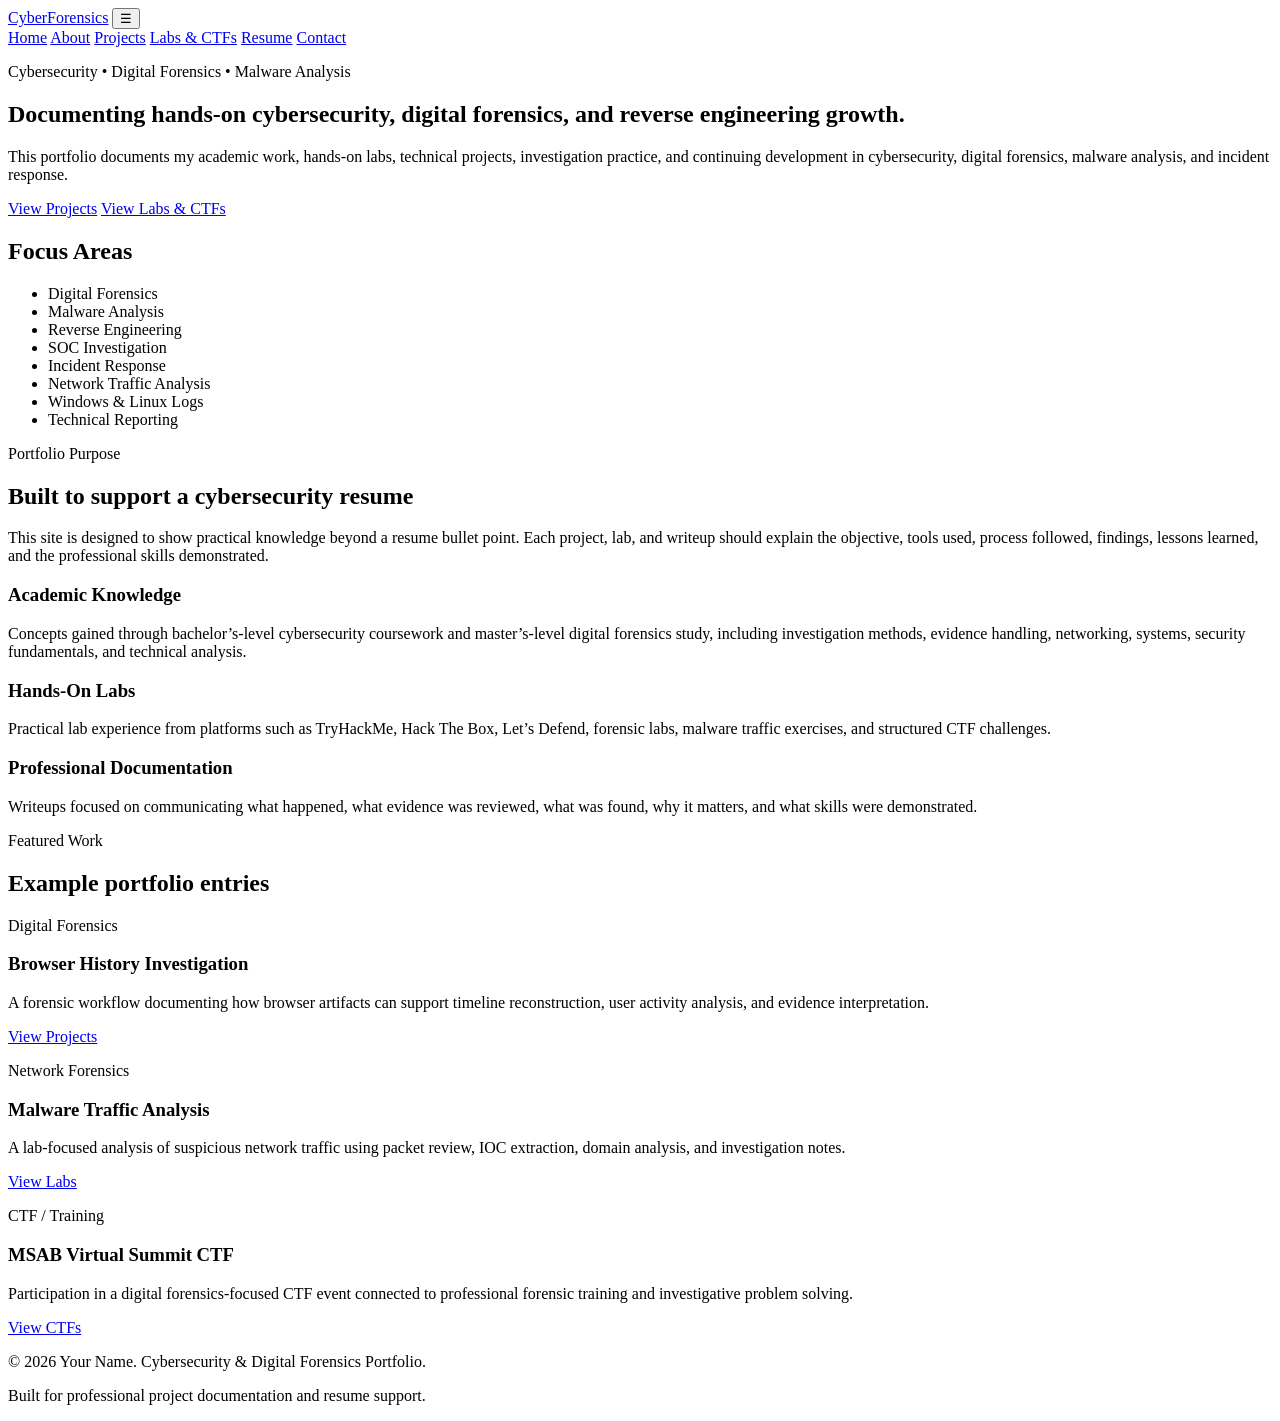
==== index.html @ 043920e9 "Create index.html" ====
<!DOCTYPE html>
<html lang="en">
<head>
    <meta charset="UTF-8">
    <meta name="viewport" content="width=device-width, initial-scale=1.0">
    <title>Cybersecurity & Digital Forensics Portfolio</title>
    <link rel="stylesheet" href="assets/css/styles.css">
</head>
<body>

<header class="site-header">
    <div class="container header-content">
        <a href="index.html" class="site-logo">Cyber<span>Forensics</span></a>

        <button class="mobile-menu-button" id="mobileMenuButton" aria-label="Toggle navigation">
            ☰
        </button>

        <nav class="site-nav" id="siteNav">
            <a href="index.html" class="active">Home</a>
            <a href="about.html">About</a>
            <a href="projects.html">Projects</a>
            <a href="labs.html">Labs & CTFs</a>
            <a href="resume.html">Resume</a>
            <a href="contact.html">Contact</a>
        </nav>
    </div>
</header>

<main>

    <section class="hero-section">
        <div class="container hero-grid">
            <div class="hero-content">
                <p class="eyebrow">Cybersecurity • Digital Forensics • Malware Analysis</p>

                <h1>Documenting hands-on cybersecurity, digital forensics, and reverse engineering growth.</h1>

                <p class="hero-text">
                    This portfolio documents my academic work, hands-on labs, technical projects, investigation practice,
                    and continuing development in cybersecurity, digital forensics, malware analysis, and incident response.
                </p>

                <div class="hero-actions">
                    <a href="projects.html" class="button primary-button">View Projects</a>
                    <a href="labs.html" class="button secondary-button">View Labs & CTFs</a>
                </div>
            </div>

            <aside class="hero-card">
                <h2>Focus Areas</h2>

                <ul class="focus-list">
                    <li>Digital Forensics</li>
                    <li>Malware Analysis</li>
                    <li>Reverse Engineering</li>
                    <li>SOC Investigation</li>
                    <li>Incident Response</li>
                    <li>Network Traffic Analysis</li>
                    <li>Windows & Linux Logs</li>
                    <li>Technical Reporting</li>
                </ul>
            </aside>
        </div>
    </section>

    <section class="section">
        <div class="container">
            <div class="section-heading">
                <p class="eyebrow">Portfolio Purpose</p>
                <h2>Built to support a cybersecurity resume</h2>
                <p>
                    This site is designed to show practical knowledge beyond a resume bullet point.
                    Each project, lab, and writeup should explain the objective, tools used, process followed,
                    findings, lessons learned, and the professional skills demonstrated.
                </p>
            </div>

            <div class="card-grid three-column-grid">
                <article class="info-card">
                    <h3>Academic Knowledge</h3>
                    <p>
                        Concepts gained through bachelor’s-level cybersecurity coursework and master’s-level digital
                        forensics study, including investigation methods, evidence handling, networking, systems,
                        security fundamentals, and technical analysis.
                    </p>
                </article>

                <article class="info-card">
                    <h3>Hands-On Labs</h3>
                    <p>
                        Practical lab experience from platforms such as TryHackMe, Hack The Box, Let’s Defend,
                        forensic labs, malware traffic exercises, and structured CTF challenges.
                    </p>
                </article>

                <article class="info-card">
                    <h3>Professional Documentation</h3>
                    <p>
                        Writeups focused on communicating what happened, what evidence was reviewed, what was found,
                        why it matters, and what skills were demonstrated.
                    </p>
                </article>
            </div>
        </div>
    </section>

    <section class="section muted-section">
        <div class="container">
            <div class="section-heading">
                <p class="eyebrow">Featured Work</p>
                <h2>Example portfolio entries</h2>
            </div>

            <div class="feature-list">
                <article class="feature-card">
                    <div>
                        <p class="tag">Digital Forensics</p>
                        <h3>Browser History Investigation</h3>
                        <p>
                            A forensic workflow documenting how browser artifacts can support timeline reconstruction,
                            user activity analysis, and evidence interpretation.
                        </p>
                    </div>

                    <a href="projects.html" class="text-link">View Projects</a>
                </article>

                <article class="feature-card">
                    <div>
                        <p class="tag">Network Forensics</p>
                        <h3>Malware Traffic Analysis</h3>
                        <p>
                            A lab-focused analysis of suspicious network traffic using packet review, IOC extraction,
                            domain analysis, and investigation notes.
                        </p>
                    </div>

                    <a href="labs.html" class="text-link">View Labs</a>
                </article>

                <article class="feature-card">
                    <div>
                        <p class="tag">CTF / Training</p>
                        <h3>MSAB Virtual Summit CTF</h3>
                        <p>
                            Participation in a digital forensics-focused CTF event connected to professional forensic
                            training and investigative problem solving.
                        </p>
                    </div>

                    <a href="labs.html" class="text-link">View CTFs</a>
                </article>
            </div>
        </div>
    </section>

</main>

<footer class="site-footer">
    <div class="container footer-content">
        <p>&copy; 2026 Your Name. Cybersecurity & Digital Forensics Portfolio.</p>
        <p>Built for professional project documentation and resume support.</p>
    </div>
</footer>

<script src="assets/js/main.js"></script>
</body>
</html>
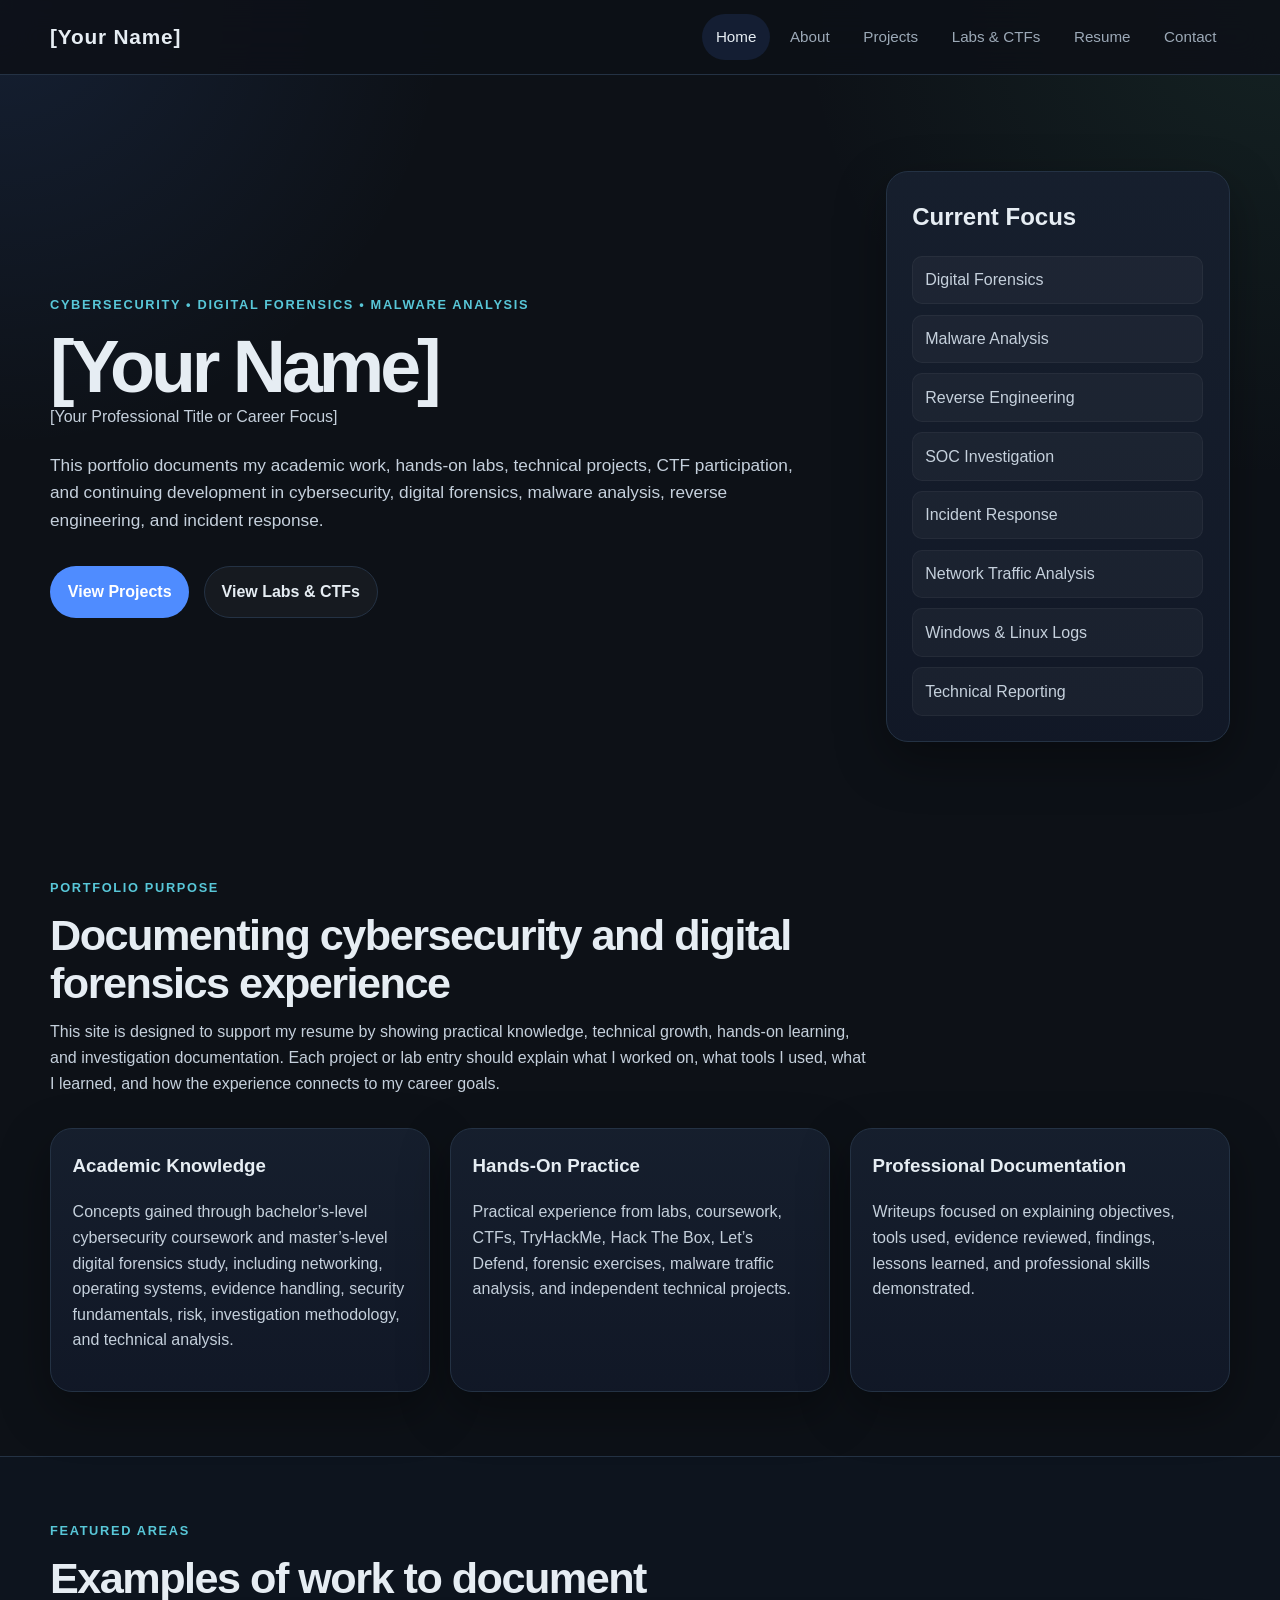
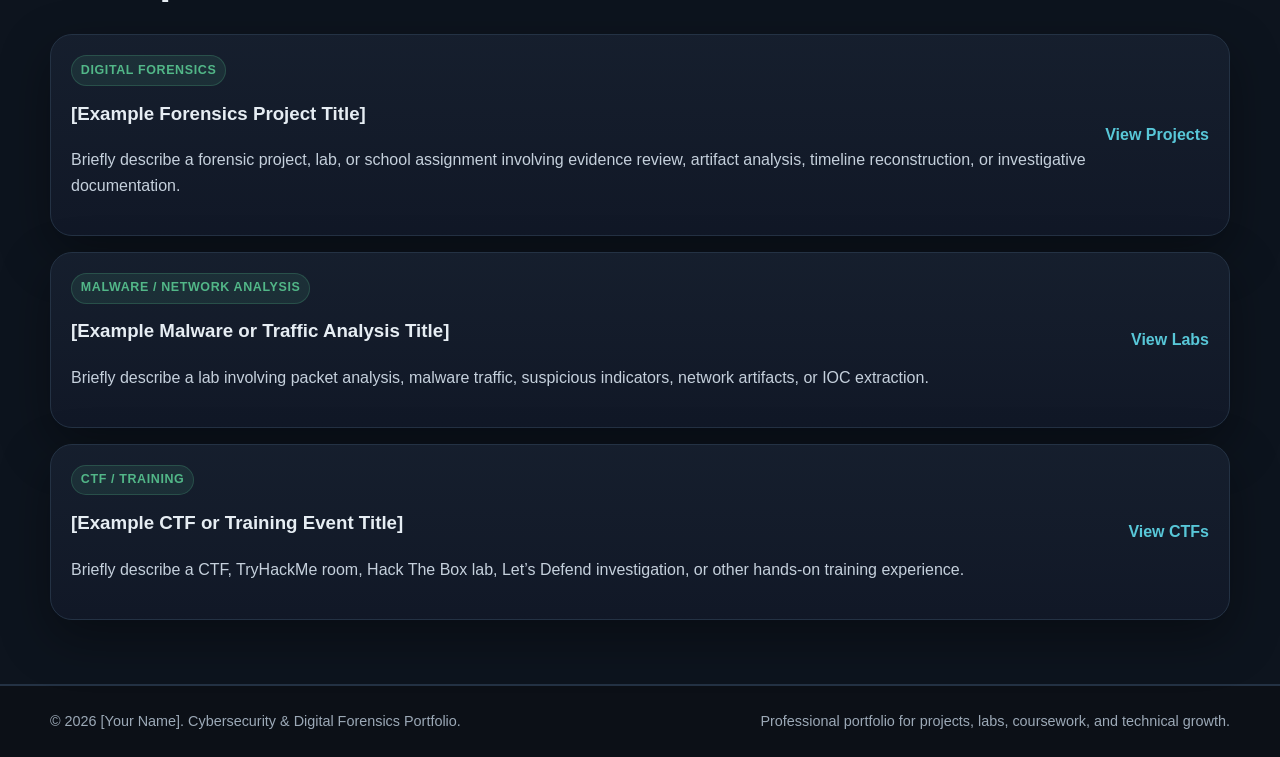
==== commit 26553e48: "Update index.html" ====
--- a/index.html
+++ b/index.html
@@ -3,14 +3,14 @@
 <head>
     <meta charset="UTF-8">
     <meta name="viewport" content="width=device-width, initial-scale=1.0">
-    <title>Cybersecurity & Digital Forensics Portfolio</title>
+    <title>[Your Name] | Cybersecurity Portfolio</title>
     <link rel="stylesheet" href="assets/css/styles.css">
 </head>
 <body>
 
 <header class="site-header">
     <div class="container header-content">
-        <a href="index.html" class="site-logo">Cyber<span>Forensics</span></a>
+        <a href="index.html" class="site-logo">[Your Name]</a>
 
         <button class="mobile-menu-button" id="mobileMenuButton" aria-label="Toggle navigation">
             ☰
@@ -34,11 +34,16 @@
             <div class="hero-content">
                 <p class="eyebrow">Cybersecurity • Digital Forensics • Malware Analysis</p>
 
-                <h1>Documenting hands-on cybersecurity, digital forensics, and reverse engineering growth.</h1>
+                <h1>[Your Name]</h1>
+
+                <p class="hero-title">
+                    [Your Professional Title or Career Focus]
+                </p>
 
                 <p class="hero-text">
-                    This portfolio documents my academic work, hands-on labs, technical projects, investigation practice,
-                    and continuing development in cybersecurity, digital forensics, malware analysis, and incident response.
+                    This portfolio documents my academic work, hands-on labs, technical projects, CTF participation,
+                    and continuing development in cybersecurity, digital forensics, malware analysis, reverse engineering,
+                    and incident response.
                 </p>
 
                 <div class="hero-actions">
@@ -48,7 +53,7 @@
             </div>
 
             <aside class="hero-card">
-                <h2>Focus Areas</h2>
+                <h2>Current Focus</h2>
 
                 <ul class="focus-list">
                     <li>Digital Forensics</li>
@@ -68,11 +73,11 @@
         <div class="container">
             <div class="section-heading">
                 <p class="eyebrow">Portfolio Purpose</p>
-                <h2>Built to support a cybersecurity resume</h2>
+                <h2>Documenting cybersecurity and digital forensics experience</h2>
                 <p>
-                    This site is designed to show practical knowledge beyond a resume bullet point.
-                    Each project, lab, and writeup should explain the objective, tools used, process followed,
-                    findings, lessons learned, and the professional skills demonstrated.
+                    This site is designed to support my resume by showing practical knowledge, technical growth,
+                    hands-on learning, and investigation documentation. Each project or lab entry should explain
+                    what I worked on, what tools I used, what I learned, and how the experience connects to my career goals.
                 </p>
             </div>
 
@@ -81,24 +86,24 @@
                     <h3>Academic Knowledge</h3>
                     <p>
                         Concepts gained through bachelor’s-level cybersecurity coursework and master’s-level digital
-                        forensics study, including investigation methods, evidence handling, networking, systems,
-                        security fundamentals, and technical analysis.
+                        forensics study, including networking, operating systems, evidence handling, security fundamentals,
+                        risk, investigation methodology, and technical analysis.
                     </p>
                 </article>
 
                 <article class="info-card">
-                    <h3>Hands-On Labs</h3>
+                    <h3>Hands-On Practice</h3>
                     <p>
-                        Practical lab experience from platforms such as TryHackMe, Hack The Box, Let’s Defend,
-                        forensic labs, malware traffic exercises, and structured CTF challenges.
+                        Practical experience from labs, coursework, CTFs, TryHackMe, Hack The Box, Let’s Defend,
+                        forensic exercises, malware traffic analysis, and independent technical projects.
                     </p>
                 </article>
 
                 <article class="info-card">
                     <h3>Professional Documentation</h3>
                     <p>
-                        Writeups focused on communicating what happened, what evidence was reviewed, what was found,
-                        why it matters, and what skills were demonstrated.
+                        Writeups focused on explaining objectives, tools used, evidence reviewed, findings, lessons learned,
+                        and professional skills demonstrated.
                     </p>
                 </article>
             </div>
@@ -108,18 +113,18 @@
     <section class="section muted-section">
         <div class="container">
             <div class="section-heading">
-                <p class="eyebrow">Featured Work</p>
-                <h2>Example portfolio entries</h2>
+                <p class="eyebrow">Featured Areas</p>
+                <h2>Examples of work to document</h2>
             </div>
 
             <div class="feature-list">
                 <article class="feature-card">
                     <div>
                         <p class="tag">Digital Forensics</p>
-                        <h3>Browser History Investigation</h3>
+                        <h3>[Example Forensics Project Title]</h3>
                         <p>
-                            A forensic workflow documenting how browser artifacts can support timeline reconstruction,
-                            user activity analysis, and evidence interpretation.
+                            Briefly describe a forensic project, lab, or school assignment involving evidence review,
+                            artifact analysis, timeline reconstruction, or investigative documentation.
                         </p>
                     </div>
 
@@ -128,11 +133,11 @@
 
                 <article class="feature-card">
                     <div>
-                        <p class="tag">Network Forensics</p>
-                        <h3>Malware Traffic Analysis</h3>
+                        <p class="tag">Malware / Network Analysis</p>
+                        <h3>[Example Malware or Traffic Analysis Title]</h3>
                         <p>
-                            A lab-focused analysis of suspicious network traffic using packet review, IOC extraction,
-                            domain analysis, and investigation notes.
+                            Briefly describe a lab involving packet analysis, malware traffic, suspicious indicators,
+                            network artifacts, or IOC extraction.
                         </p>
                     </div>
 
@@ -142,10 +147,10 @@
                 <article class="feature-card">
                     <div>
                         <p class="tag">CTF / Training</p>
-                        <h3>MSAB Virtual Summit CTF</h3>
+                        <h3>[Example CTF or Training Event Title]</h3>
                         <p>
-                            Participation in a digital forensics-focused CTF event connected to professional forensic
-                            training and investigative problem solving.
+                            Briefly describe a CTF, TryHackMe room, Hack The Box lab, Let’s Defend investigation,
+                            or other hands-on training experience.
                         </p>
                     </div>
 
@@ -159,8 +164,8 @@
 
 <footer class="site-footer">
     <div class="container footer-content">
-        <p>&copy; 2026 Your Name. Cybersecurity & Digital Forensics Portfolio.</p>
-        <p>Built for professional project documentation and resume support.</p>
+        <p>&copy; 2026 [Your Name]. Cybersecurity & Digital Forensics Portfolio.</p>
+        <p>Professional portfolio for projects, labs, coursework, and technical growth.</p>
     </div>
 </footer>
 
--- a/assets/css/styles.css
+++ b/assets/css/styles.css
@@ -0,0 +1,574 @@
+:root {
+    --bg-main: #0d1117;
+    --bg-panel: #111827;
+    --bg-panel-soft: #161f2e;
+    --bg-muted: #0f1724;
+    --border-color: #243244;
+    --text-main: #e6edf3;
+    --text-muted: #9ca9b7;
+    --text-soft: #c5d0dc;
+    --accent-blue: #4f8cff;
+    --accent-green: #52b788;
+    --accent-cyan: #58c7d8;
+    --accent-warning: #f2c94c;
+    --shadow: 0 18px 50px rgba(0, 0, 0, 0.35);
+    --radius-large: 22px;
+    --radius-medium: 16px;
+    --radius-small: 10px;
+    --container-width: 1180px;
+}
+
+* {
+    box-sizing: border-box;
+}
+
+html {
+    scroll-behavior: smooth;
+}
+
+body {
+    margin: 0;
+    font-family: Arial, Helvetica, sans-serif;
+    background:
+        radial-gradient(circle at top left, rgba(79, 140, 255, 0.12), transparent 28rem),
+        radial-gradient(circle at top right, rgba(82, 183, 136, 0.1), transparent 30rem),
+        var(--bg-main);
+    color: var(--text-main);
+    line-height: 1.6;
+}
+
+a {
+    color: inherit;
+    text-decoration: none;
+}
+
+p {
+    margin-top: 0;
+    color: var(--text-soft);
+}
+
+ul {
+    margin-top: 0;
+}
+
+.container {
+    width: min(100% - 2rem, var(--container-width));
+    margin: 0 auto;
+}
+
+.site-header {
+    position: sticky;
+    top: 0;
+    z-index: 100;
+    background: rgba(13, 17, 23, 0.88);
+    border-bottom: 1px solid var(--border-color);
+    backdrop-filter: blur(18px);
+}
+
+.header-content {
+    min-height: 74px;
+    display: flex;
+    align-items: center;
+    justify-content: space-between;
+    gap: 1rem;
+}
+
+.site-logo {
+    font-size: 1.3rem;
+    font-weight: 800;
+    letter-spacing: 0.04em;
+    color: var(--text-main);
+}
+
+.site-logo span {
+    color: var(--accent-green);
+}
+
+.site-nav {
+    display: flex;
+    align-items: center;
+    gap: 0.4rem;
+}
+
+.site-nav a {
+    padding: 0.65rem 0.85rem;
+    border-radius: 999px;
+    color: var(--text-muted);
+    font-size: 0.95rem;
+    transition: background 0.2s ease, color 0.2s ease;
+}
+
+.site-nav a:hover,
+.site-nav a.active {
+    color: var(--text-main);
+    background: rgba(79, 140, 255, 0.12);
+}
+
+.mobile-menu-button {
+    display: none;
+    border: 1px solid var(--border-color);
+    background: var(--bg-panel);
+    color: var(--text-main);
+    border-radius: var(--radius-small);
+    padding: 0.55rem 0.75rem;
+    cursor: pointer;
+}
+
+.hero-section {
+    padding: 6rem 0 4.5rem;
+}
+
+.hero-grid {
+    display: grid;
+    grid-template-columns: minmax(0, 1.4fr) minmax(280px, 0.6fr);
+    gap: 2rem;
+    align-items: center;
+}
+
+.eyebrow {
+    margin-bottom: 0.85rem;
+    color: var(--accent-cyan);
+    font-size: 0.8rem;
+    font-weight: 700;
+    letter-spacing: 0.13em;
+    text-transform: uppercase;
+}
+
+.hero-content h1,
+.page-header h1 {
+    margin: 0;
+    max-width: 850px;
+    font-size: clamp(2.3rem, 6vw, 4.6rem);
+    line-height: 1.02;
+    letter-spacing: -0.055em;
+}
+
+.hero-text {
+    max-width: 760px;
+    margin: 1.35rem 0 0;
+    font-size: 1.08rem;
+    color: var(--text-soft);
+}
+
+.hero-actions {
+    display: flex;
+    flex-wrap: wrap;
+    gap: 0.9rem;
+    margin-top: 2rem;
+}
+
+.button {
+    display: inline-flex;
+    align-items: center;
+    justify-content: center;
+    min-height: 44px;
+    padding: 0.75rem 1.05rem;
+    border-radius: 999px;
+    font-weight: 700;
+    border: 1px solid transparent;
+    transition: transform 0.2s ease, background 0.2s ease, border-color 0.2s ease;
+}
+
+.button:hover {
+    transform: translateY(-1px);
+}
+
+.primary-button {
+    background: var(--accent-blue);
+    color: white;
+}
+
+.secondary-button {
+    background: rgba(255, 255, 255, 0.04);
+    border-color: var(--border-color);
+    color: var(--text-main);
+}
+
+.full-width-button {
+    width: 100%;
+}
+
+.hero-card,
+.info-card,
+.project-card,
+.lab-card,
+.sidebar-card,
+.contact-card,
+.feature-card {
+    background: linear-gradient(180deg, rgba(22, 31, 46, 0.96), rgba(17, 24, 39, 0.96));
+    border: 1px solid var(--border-color);
+    border-radius: var(--radius-large);
+    box-shadow: var(--shadow);
+}
+
+.hero-card {
+    padding: 1.6rem;
+}
+
+.hero-card h2,
+.info-card h3,
+.project-card h2,
+.lab-card h2,
+.sidebar-card h3,
+.contact-card h2,
+.feature-card h3 {
+    margin-top: 0;
+}
+
+.focus-list,
+.compact-list {
+    display: grid;
+    gap: 0.65rem;
+    padding: 0;
+    margin: 0;
+    list-style: none;
+}
+
+.focus-list li,
+.compact-list li {
+    padding: 0.65rem 0.75rem;
+    background: rgba(255, 255, 255, 0.035);
+    border: 1px solid rgba(255, 255, 255, 0.045);
+    border-radius: var(--radius-small);
+    color: var(--text-soft);
+}
+
+.section {
+    padding: 4rem 0;
+}
+
+.muted-section {
+    background: rgba(15, 23, 36, 0.58);
+    border-top: 1px solid var(--border-color);
+    border-bottom: 1px solid var(--border-color);
+}
+
+.section-heading {
+    max-width: 820px;
+    margin-bottom: 2rem;
+}
+
+.section-heading h2 {
+    margin: 0 0 0.75rem;
+    font-size: clamp(1.8rem, 4vw, 2.7rem);
+    line-height: 1.1;
+    letter-spacing: -0.035em;
+}
+
+.card-grid {
+    display: grid;
+    gap: 1.25rem;
+}
+
+.three-column-grid {
+    grid-template-columns: repeat(3, minmax(0, 1fr));
+}
+
+.two-column-grid {
+    grid-template-columns: repeat(2, minmax(0, 1fr));
+}
+
+.info-card,
+.project-card,
+.lab-card,
+.contact-card {
+    padding: 1.35rem;
+}
+
+.info-card h3 {
+    color: var(--text-main);
+}
+
+.feature-list {
+    display: grid;
+    gap: 1rem;
+}
+
+.feature-card {
+    display: flex;
+    align-items: center;
+    justify-content: space-between;
+    gap: 1rem;
+    padding: 1.25rem;
+}
+
+.tag {
+    display: inline-flex;
+    align-items: center;
+    width: fit-content;
+    margin-bottom: 0.8rem;
+    padding: 0.28rem 0.55rem;
+    border-radius: 999px;
+    background: rgba(82, 183, 136, 0.12);
+    border: 1px solid rgba(82, 183, 136, 0.24);
+    color: var(--accent-green);
+    font-size: 0.78rem;
+    font-weight: 700;
+    letter-spacing: 0.05em;
+    text-transform: uppercase;
+}
+
+.text-link {
+    color: var(--accent-cyan);
+    font-weight: 700;
+    white-space: nowrap;
+}
+
+.page-header {
+    padding: 4rem 0 3rem;
+    border-bottom: 1px solid var(--border-color);
+    background: rgba(15, 23, 36, 0.55);
+}
+
+.page-header p {
+    max-width: 850px;
+    margin-top: 1rem;
+}
+
+.content-layout,
+.resume-layout,
+.contact-grid {
+    display: grid;
+    grid-template-columns: minmax(0, 1fr) 320px;
+    gap: 1.5rem;
+    align-items: start;
+}
+
+.main-content,
+.resume-main {
+    background: rgba(17, 24, 39, 0.65);
+    border: 1px solid var(--border-color);
+    border-radius: var(--radius-large);
+    padding: 1.5rem;
+}
+
+.main-content h2,
+.resume-section h2 {
+    margin-top: 2rem;
+    margin-bottom: 0.7rem;
+    color: var(--text-main);
+}
+
+.main-content h2:first-child,
+.resume-section:first-child h2 {
+    margin-top: 0;
+}
+
+.sidebar-card {
+    padding: 1.25rem;
+}
+
+.styled-list {
+    padding-left: 1.25rem;
+    color: var(--text-soft);
+}
+
+.styled-list li {
+    margin-bottom: 0.5rem;
+}
+
+.project-card,
+.lab-card {
+    display: flex;
+    flex-direction: column;
+    gap: 0.7rem;
+}
+
+.project-card-header h2,
+.lab-card h2 {
+    margin-bottom: 0;
+    line-height: 1.15;
+}
+
+.detail-block {
+    padding: 1rem;
+    background: rgba(255, 255, 255, 0.035);
+    border: 1px solid rgba(255, 255, 255, 0.045);
+    border-radius: var(--radius-medium);
+}
+
+.detail-block h3 {
+    margin-top: 0;
+    margin-bottom: 0.5rem;
+    font-size: 0.95rem;
+    color: var(--text-main);
+}
+
+.detail-block ul {
+    margin-bottom: 0;
+    padding-left: 1.15rem;
+    color: var(--text-muted);
+}
+
+.resume-note {
+    margin-top: auto;
+    padding-top: 0.75rem;
+    border-top: 1px solid var(--border-color);
+    color: var(--accent-cyan);
+    font-weight: 700;
+}
+
+.filter-bar {
+    display: flex;
+    flex-wrap: wrap;
+    gap: 0.65rem;
+    margin-bottom: 1.5rem;
+}
+
+.filter-button {
+    border: 1px solid var(--border-color);
+    background: rgba(255, 255, 255, 0.04);
+    color: var(--text-muted);
+    border-radius: 999px;
+    padding: 0.65rem 0.9rem;
+    cursor: pointer;
+    font-weight: 700;
+}
+
+.filter-button:hover,
+.filter-button.active {
+    background: rgba(79, 140, 255, 0.14);
+    color: var(--text-main);
+}
+
+.resume-section {
+    padding-bottom: 1.5rem;
+    margin-bottom: 1.5rem;
+    border-bottom: 1px solid var(--border-color);
+}
+
+.resume-section:last-child {
+    padding-bottom: 0;
+    margin-bottom: 0;
+    border-bottom: 0;
+}
+
+.resume-item {
+    margin-top: 1rem;
+}
+
+.resume-item h3 {
+    margin-bottom: 0.25rem;
+}
+
+.resume-meta {
+    color: var(--accent-cyan);
+    font-size: 0.9rem;
+    font-weight: 700;
+}
+
+.resume-sidebar {
+    display: grid;
+    gap: 1rem;
+}
+
+.contact-grid {
+    grid-template-columns: repeat(2, minmax(0, 1fr));
+}
+
+.contact-list {
+    display: grid;
+    gap: 0.75rem;
+    margin-top: 1rem;
+}
+
+.contact-list a {
+    display: block;
+    padding: 0.85rem 1rem;
+    background: rgba(255, 255, 255, 0.035);
+    border: 1px solid var(--border-color);
+    border-radius: var(--radius-small);
+    color: var(--accent-cyan);
+    font-weight: 700;
+}
+
+.site-footer {
+    border-top: 1px solid var(--border-color);
+    padding: 1.5rem 0;
+    background: rgba(13, 17, 23, 0.92);
+}
+
+.footer-content {
+    display: flex;
+    justify-content: space-between;
+    gap: 1rem;
+    color: var(--text-muted);
+    font-size: 0.9rem;
+}
+
+.footer-content p {
+    margin: 0;
+    color: var(--text-muted);
+}
+
+.hidden {
+    display: none !important;
+}
+
+@media (max-width: 900px) {
+    .mobile-menu-button {
+        display: inline-flex;
+    }
+
+    .site-nav {
+        position: absolute;
+        top: 74px;
+        left: 1rem;
+        right: 1rem;
+        display: none;
+        flex-direction: column;
+        align-items: stretch;
+        padding: 1rem;
+        background: var(--bg-panel);
+        border: 1px solid var(--border-color);
+        border-radius: var(--radius-large);
+        box-shadow: var(--shadow);
+    }
+
+    .site-nav.open {
+        display: flex;
+    }
+
+    .site-nav a {
+        border-radius: var(--radius-small);
+    }
+
+    .hero-grid,
+    .content-layout,
+    .resume-layout,
+    .contact-grid {
+        grid-template-columns: 1fr;
+    }
+
+    .three-column-grid,
+    .two-column-grid {
+        grid-template-columns: 1fr;
+    }
+
+    .feature-card {
+        align-items: flex-start;
+        flex-direction: column;
+    }
+
+    .footer-content {
+        flex-direction: column;
+    }
+}
+
+@media (max-width: 560px) {
+    .hero-section {
+        padding: 4rem 0 3rem;
+    }
+
+    .section {
+        padding: 3rem 0;
+    }
+
+    .hero-actions {
+        flex-direction: column;
+    }
+
+    .button {
+        width: 100%;
+    }
+}
